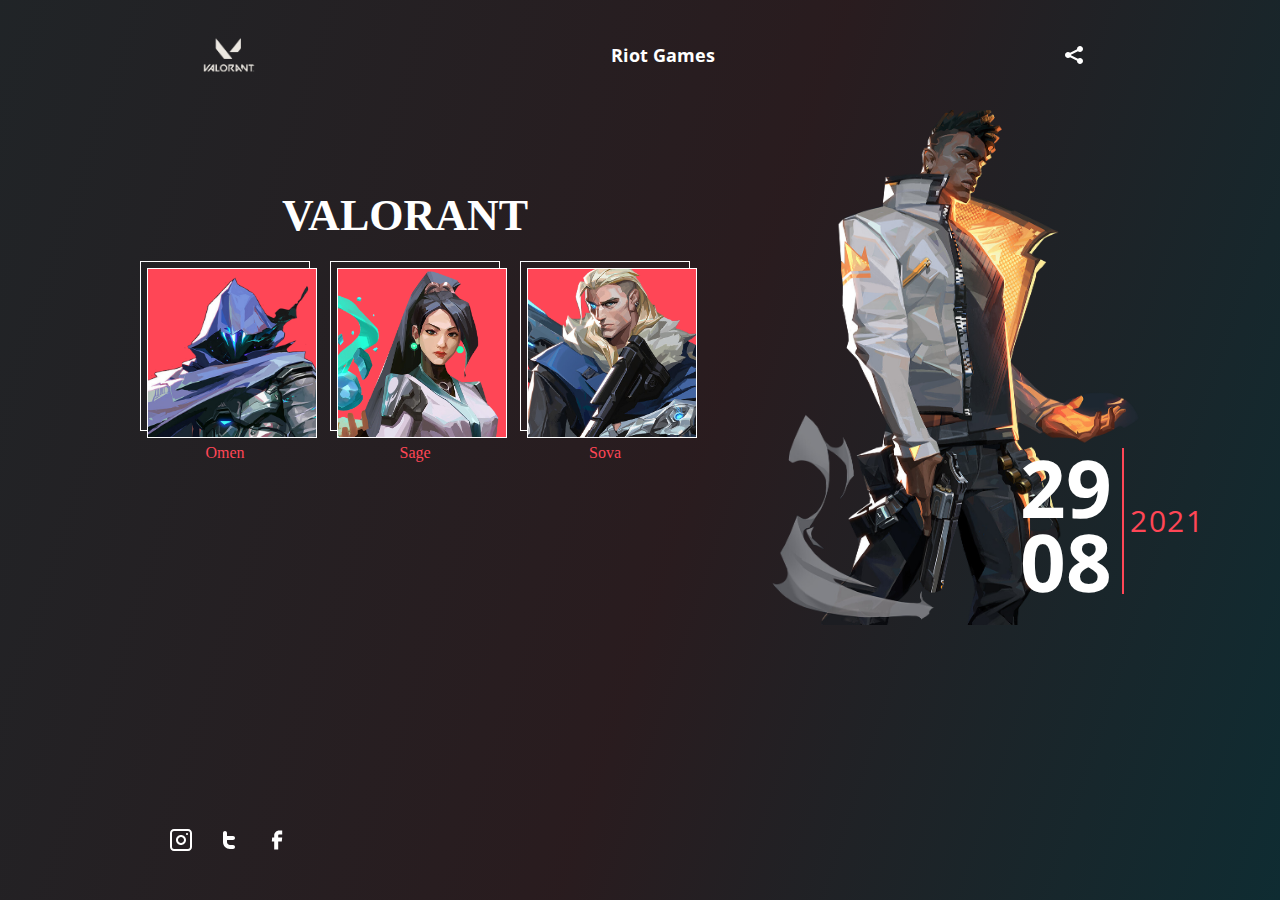
==== html/index.html @ d71ffb8a "final project" ====
<!DOCTYPE html>
<html lang="en">
<head>
    <meta charset="UTF-8">
    <meta http-equiv="X-UA-Compatible" content="IE=edge">
    <meta name="viewport" content="width=device-width, initial-scale=1.0">
    <title>Desafio Valorant</title>
    <link type="text/css" rel="stylesheet" href="../style/style.css">
    <link rel="preconnect" href="https://fonts.googleapis.com">
    <link rel="preconnect" href="https://fonts.gstatic.com" crossorigin>
    <link href="https://fonts.googleapis.com/css2?family=Open+Sans&display=swap" rel="stylesheet">
    <link href='https://css.gg/share.css' rel='stylesheet'>
    <link href="//db.onlinewebfonts.com/c/2206d6cc490084998d531e8c1b2cbb4a?family=Druk+Wide+Bold" rel="stylesheet" type="text/css" />
    <link rel="stylesheet" href="https://cdnjs.cloudflare.com/ajax/libs/animate.css/4.1.1/animate.min.css" />
</head>
<body>
    <header class="header-container">
        <img src="../images/valorant-icon.png" alt="Logo do jogo Valorant" class="valorant-icon">
        <h1 class="header-title">Riot Games</h1>
        <svg width="24" height="24" viewBox="0 0 24 24" fill="none" xmlns="http://www.w3.org/2000/svg">
            <path
                d="M18 9C19.6569 9 21 7.65685 21 6C21 4.34315 19.6569 3 18 3C16.3431 3 15 4.34315 15 6C15 6.12549 15.0077 6.24919 15.0227 6.37063L8.08261 9.84066C7.54305 9.32015 6.80891 9 6 9C4.34315 9 3 10.3431 3 12C3 13.6569 4.34315 15 6 15C6.80891 15 7.54305 14.6798 8.08261 14.1593L15.0227 17.6294C15.0077 17.7508 15 17.8745 15 18C15 19.6569 16.3431 21 18 21C19.6569 21 21 19.6569 21 18C21 16.3431 19.6569 15 18 15C17.1911 15 16.457 15.3202 15.9174 15.8407L8.97733 12.3706C8.99229 12.2492 9 12.1255 9 12C9 11.8745 8.99229 11.7508 8.97733 11.6294L15.9174 8.15934C16.457 8.67985 17.1911 9 18 9Z"
                fill="white" />
        </svg>
    </header>

    <main class="main-container">
        <div class="main">
            <h3 class="main-title">Valorant</h3>
    
            <div class="cards animate__animated animate__fadeInDown">
                <div class="card-container">
                    <div class="card-character">
                        <img src="../images/character-square-1.png" alt="" class="character-img">
                    </div>
                    <p class="name-character">Omen</p>
                </div>
                <div class="card-container">
                    <div class="card-character">
                        <img src="../images/character-square-2.png" alt="" class="character-img">
                    </div>
                    <p class="name-character">Sage</p>
                </div>
                <div class="card-container">
                    <div class="card-character">
                        <img src="../images/character-square-3.png" alt="" class="character-img character-3">
                    </div>
                    <p class="name-character">Sova</p>
                </div>
            </div>
        </div>

        <div class="character-container animate__animated animate__fadeInUpBig">
            <img src="../images/img-character.png" alt="" class="image-character">
        </div>

        <div class="date-container">
            <p class="date">29 08</p>
            <span class="line"></span>
            <p class="year">2021</p>
        </div>
    </main>

    <footer class="footer">
        <svg class="svg-footer" width="24" height="24" viewBox="0 0 24 24" fill="none" xmlns="http://www.w3.org/2000/svg">
            <path fill-rule="evenodd" clip-rule="evenodd"
                d="M12 7C9.23858 7 7 9.23858 7 12C7 14.7614 9.23858 17 12 17C14.7614 17 17 14.7614 17 12C17 9.23858 14.7614 7 12 7ZM9 12C9 13.6569 10.3431 15 12 15C13.6569 15 15 13.6569 15 12C15 10.3431 13.6569 9 12 9C10.3431 9 9 10.3431 9 12Z"
                fill="currentColor" />
            <path
                d="M18 5C17.4477 5 17 5.44772 17 6C17 6.55228 17.4477 7 18 7C18.5523 7 19 6.55228 19 6C19 5.44772 18.5523 5 18 5Z"
                fill="currentColor" />
            <path fill-rule="evenodd" clip-rule="evenodd"
                d="M5 1C2.79086 1 1 2.79086 1 5V19C1 21.2091 2.79086 23 5 23H19C21.2091 23 23 21.2091 23 19V5C23 2.79086 21.2091 1 19 1H5ZM19 3H5C3.89543 3 3 3.89543 3 5V19C3 20.1046 3.89543 21 5 21H19C20.1046 21 21 20.1046 21 19V5C21 3.89543 20.1046 3 19 3Z"
                fill="currentColor" />
        </svg>
        <svg class="svg-footer" width="24" height="24" viewBox="0 0 24 24" fill="none" xmlns="http://www.w3.org/2000/svg">
            <path fill-rule="evenodd" clip-rule="evenodd"
                d="M8 3C9.10457 3 10 3.89543 10 5V8H16C17.1046 8 18 8.89543 18 10C18 11.1046 17.1046 12 16 12H10V14C10 15.6569 11.3431 17 13 17H16C17.1046 17 18 17.8954 18 19C18 20.1046 17.1046 21 16 21H13C9.13401 21 6 17.866 6 14V5C6 3.89543 6.89543 3 8 3Z"
                fill="currentColor" />
        </svg>
        <svg class="svg-footer" width="24" height="24" viewBox="0 0 24 24" fill="none" xmlns="http://www.w3.org/2000/svg">
            <path
                d="M9.19795 21.5H13.198V13.4901H16.8021L17.198 9.50977H13.198V7.5C13.198 6.94772 13.6457 6.5 14.198 6.5H17.198V2.5H14.198C11.4365 2.5 9.19795 4.73858 9.19795 7.5V9.50977H7.19795L6.80206 13.4901H9.19795V21.5Z"
                fill="currentColor" />
        </svg>
    </footer>

</body>
</html>
---- style/style.css ----
@import url("https://css.gg/share.css");
@import url(//db.onlinewebfonts.com/c/2206d6cc490084998d531e8c1b2cbb4a?family=Druk+Wide+Bold);

* {
  margin: 0;
  padding: 0;
  box-sizing: border-box;
}

:root {
  --color-primary: #ff4656;
  --color-dark: #1f2326;
  --color-light: #fff;
} 

body {
  font-family: "Open Sans", sans-serif;
  width: 100%;
  height: 100vh;
  background-color: rgba(0, 0, 17, 0.494);
  background-repeat: no-repeat;
  background-size: cover;
  background-image: linear-gradient(
      108deg,
      rgba(31, 35, 38, 0.99) 0%,
      rgba(26, 10, 12, 0.85) 54%,
      rgba(15, 44, 50, 1) 100%
    ),
    url("../images/img-background.png");
}

/* header */

.header-container {
  display: flex;
  justify-content: space-around;
  align-items: center;
  padding: 20px;
}

.valorant-icon {
  height: 70px;
}

.header-title {
  color: #fff;
  font-size: 18px;
  text-align: center;
}

.main-container {
  display: flex;
  flex-wrap: wrap;
  justify-content: center;
}

/* main */

.main {
  margin-top: 80px;
}

.main-title {
  font-family: "Druk Wide Bold";
  color: #fff;
  text-transform: uppercase;
  font-weight: bold;
  font-size: 44px;
  text-align: center;
  margin-bottom: 20px;
}

/* cards */

.cards {
  display: flex;
  justify-content: center;
}

.card-container {
  border: 1px solid #FFFFFF;
  box-sizing: border-box;
  margin-left: 20px;
  width: 170px;
  height: 170px;
}

.card-character {
  background-color: #ff4656;
  margin: 6px;
  width: 170px;
  height: 170px;
  overflow: hidden;
  box-sizing: border-box;
  border: 1px solid #fff;
}

.character-3 {
  object-position: 40% 50%;
}

.character-img {
  height: 700px;
  width: 100%;
  object-fit: cover;
  margin-top: -40px;
}

.name-character {
  font-family: "Druk Wide Bold";
  color: #ff4656;
  text-align: center;
}

/* main photo */

.character-container {
  margin: 0;
  padding: 0;
  border: none;
  box-sizing: border-box;
  overflow: hidden;
  height: 515px;
  margin-right: -90px;
}

.image-character {
  height: 840px;
  object-fit: cover;
  margin-top: -70px;
}

/* date */

.date {
  position: absolute;
  width: 94px;
  height: 144px;
  left: 1020px;
  top: 450px;
  color: #fff;
  font-family: Open Sans;
  font-style: normal;
  font-weight: bold;
  font-size: 80px;
  line-height: 92.68%;
}

.line {
  position: absolute;
  width: 146px;
  height: 0px;
  left: 1050px;
  top: 520px;
  border: 1.5px solid #FF4656;
  transform: rotate(90deg);
}

.year {
  position: absolute;
  width: 78px;
  height: 32px;
  left: 1130px;
  top: 500px;
  font-family: Open Sans;
  font-style: normal;
  font-weight: normal;
  font-size: 30px;
  line-height: 41px;
  letter-spacing: 0.05em;
  color: #FF4656;
}

/* footer */

.footer {
  position: absolute;
  top: 92%;
  left: 13.17%;
}

.svg-footer {
  color: #fff;
  margin-right: 20px;
}
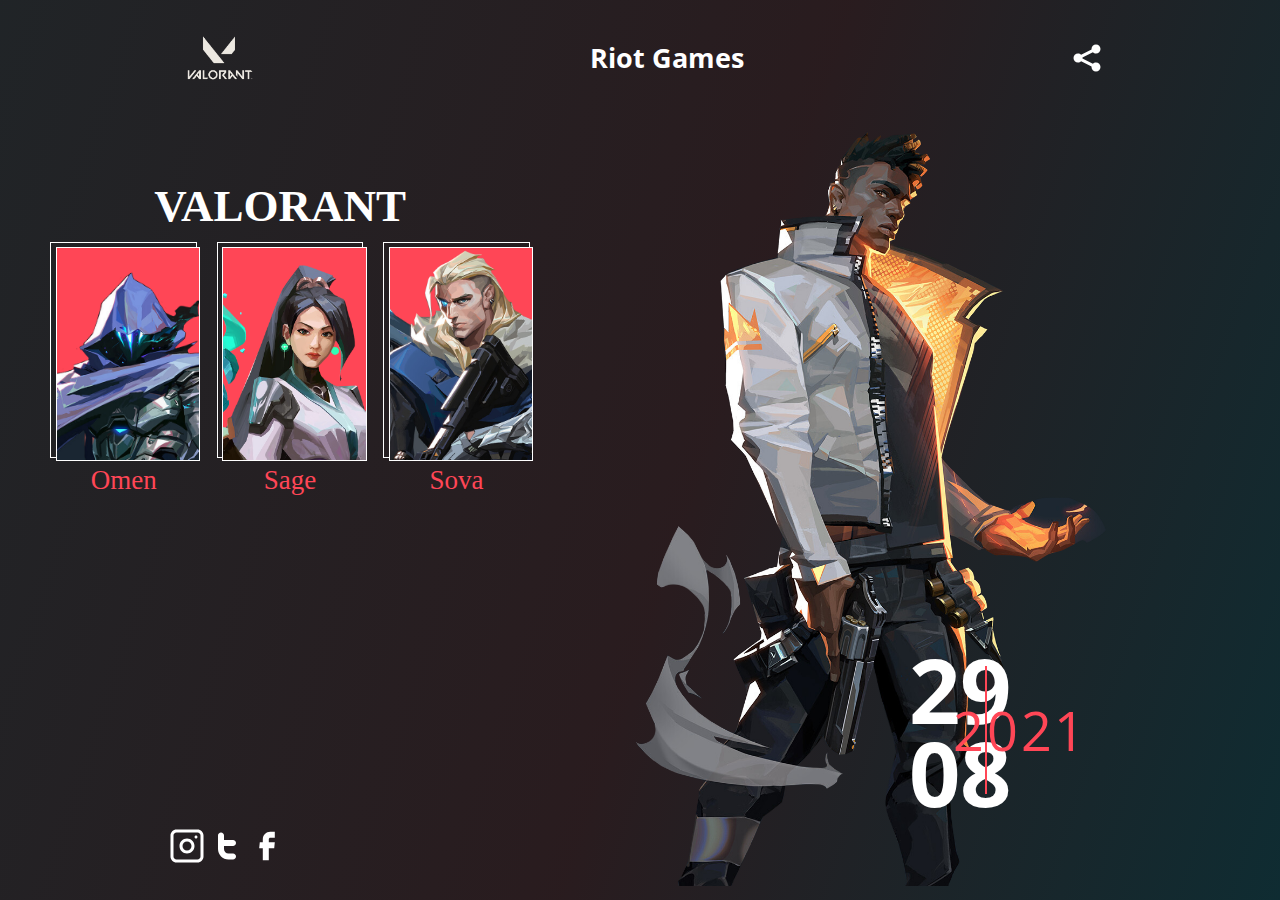
==== commit 54a557b3: "size adjustments" ====
--- a/html/index.html
+++ b/html/index.html
@@ -17,17 +17,15 @@
     <header class="header-container">
         <img src="../images/valorant-icon.png" alt="Logo do jogo Valorant" class="valorant-icon">
         <h1 class="header-title">Riot Games</h1>
-        <svg width="24" height="24" viewBox="0 0 24 24" fill="none" xmlns="http://www.w3.org/2000/svg">
+        <svg class="share-icon" viewBox="0 0 24 24" fill="none" xmlns="http://www.w3.org/2000/svg">
             <path
                 d="M18 9C19.6569 9 21 7.65685 21 6C21 4.34315 19.6569 3 18 3C16.3431 3 15 4.34315 15 6C15 6.12549 15.0077 6.24919 15.0227 6.37063L8.08261 9.84066C7.54305 9.32015 6.80891 9 6 9C4.34315 9 3 10.3431 3 12C3 13.6569 4.34315 15 6 15C6.80891 15 7.54305 14.6798 8.08261 14.1593L15.0227 17.6294C15.0077 17.7508 15 17.8745 15 18C15 19.6569 16.3431 21 18 21C19.6569 21 21 19.6569 21 18C21 16.3431 19.6569 15 18 15C17.1911 15 16.457 15.3202 15.9174 15.8407L8.97733 12.3706C8.99229 12.2492 9 12.1255 9 12C9 11.8745 8.99229 11.7508 8.97733 11.6294L15.9174 8.15934C16.457 8.67985 17.1911 9 18 9Z"
                 fill="white" />
         </svg>
     </header>
-
     <main class="main-container">
         <div class="main">
             <h3 class="main-title">Valorant</h3>
-    
             <div class="cards animate__animated animate__fadeInDown">
                 <div class="card-container">
                     <div class="card-character">
@@ -49,20 +47,17 @@
                 </div>
             </div>
         </div>
-
         <div class="character-container animate__animated animate__fadeInUpBig">
             <img src="../images/img-character.png" alt="" class="image-character">
         </div>
-
         <div class="date-container">
             <p class="date">29 08</p>
             <span class="line"></span>
             <p class="year">2021</p>
         </div>
     </main>
-
     <footer class="footer">
-        <svg class="svg-footer" width="24" height="24" viewBox="0 0 24 24" fill="none" xmlns="http://www.w3.org/2000/svg">
+        <svg class="svg-footer" viewBox="0 0 24 24" fill="none" xmlns="http://www.w3.org/2000/svg">
             <path fill-rule="evenodd" clip-rule="evenodd"
                 d="M12 7C9.23858 7 7 9.23858 7 12C7 14.7614 9.23858 17 12 17C14.7614 17 17 14.7614 17 12C17 9.23858 14.7614 7 12 7ZM9 12C9 13.6569 10.3431 15 12 15C13.6569 15 15 13.6569 15 12C15 10.3431 13.6569 9 12 9C10.3431 9 9 10.3431 9 12Z"
                 fill="currentColor" />
@@ -73,17 +68,16 @@
                 d="M5 1C2.79086 1 1 2.79086 1 5V19C1 21.2091 2.79086 23 5 23H19C21.2091 23 23 21.2091 23 19V5C23 2.79086 21.2091 1 19 1H5ZM19 3H5C3.89543 3 3 3.89543 3 5V19C3 20.1046 3.89543 21 5 21H19C20.1046 21 21 20.1046 21 19V5C21 3.89543 20.1046 3 19 3Z"
                 fill="currentColor" />
         </svg>
-        <svg class="svg-footer" width="24" height="24" viewBox="0 0 24 24" fill="none" xmlns="http://www.w3.org/2000/svg">
+        <svg class="svg-footer" viewBox="0 0 24 24" fill="none" xmlns="http://www.w3.org/2000/svg">
             <path fill-rule="evenodd" clip-rule="evenodd"
                 d="M8 3C9.10457 3 10 3.89543 10 5V8H16C17.1046 8 18 8.89543 18 10C18 11.1046 17.1046 12 16 12H10V14C10 15.6569 11.3431 17 13 17H16C17.1046 17 18 17.8954 18 19C18 20.1046 17.1046 21 16 21H13C9.13401 21 6 17.866 6 14V5C6 3.89543 6.89543 3 8 3Z"
                 fill="currentColor" />
         </svg>
-        <svg class="svg-footer" width="24" height="24" viewBox="0 0 24 24" fill="none" xmlns="http://www.w3.org/2000/svg">
+        <svg class="svg-footer" viewBox="0 0 24 24" fill="none" xmlns="http://www.w3.org/2000/svg">
             <path
                 d="M9.19795 21.5H13.198V13.4901H16.8021L17.198 9.50977H13.198V7.5C13.198 6.94772 13.6457 6.5 14.198 6.5H17.198V2.5H14.198C11.4365 2.5 9.19795 4.73858 9.19795 7.5V9.50977H7.19795L6.80206 13.4901H9.19795V21.5Z"
                 fill="currentColor" />
         </svg>
     </footer>
-
 </body>
 </html>--- a/style/style.css
+++ b/style/style.css
@@ -2,72 +2,71 @@
 @import url(//db.onlinewebfonts.com/c/2206d6cc490084998d531e8c1b2cbb4a?family=Druk+Wide+Bold);
 
 * {
+  box-sizing: border-box;
   margin: 0;
   padding: 0;
-  box-sizing: border-box;
 }
 
 :root {
-  --color-primary: #ff4656;
   --color-dark: #1f2326;
   --color-light: #fff;
+  --color-primary: #ff4656;
 } 
 
 body {
-  font-family: "Open Sans", sans-serif;
-  width: 100%;
-  height: 100vh;
   background-color: rgba(0, 0, 17, 0.494);
+  background-image: linear-gradient(
+    108deg,
+    rgba(31, 35, 38, 0.99) 0%,
+    rgba(26, 10, 12, 0.85) 54%,
+    rgba(15, 44, 50, 1) 100%
+    ),
+    url("../images/img-background.png");
   background-repeat: no-repeat;
   background-size: cover;
-  background-image: linear-gradient(
-      108deg,
-      rgba(31, 35, 38, 0.99) 0%,
-      rgba(26, 10, 12, 0.85) 54%,
-      rgba(15, 44, 50, 1) 100%
-    ),
-    url("../images/img-background.png");
+  font-family: "Open Sans", sans-serif;
+  height: 100vh;
+  width: 100%;
 }
 
 /* header */
 
 .header-container {
+  align-items: center;
   display: flex;
   justify-content: space-around;
-  align-items: center;
-  padding: 20px;
+  padding: 1%;
 }
 
 .valorant-icon {
-  height: 70px;
+  height: 10vh;
 }
 
 .header-title {
   color: #fff;
-  font-size: 18px;
+  font-size: 3vh;
   text-align: center;
-}
-
-.main-container {
-  display: flex;
-  flex-wrap: wrap;
-  justify-content: center;
 }
 
 /* main */
 
+.main-container {
+  display: flex;
+  justify-content: center;
+}
+
 .main {
-  margin-top: 80px;
+  margin-top: 5%;
 }
 
 .main-title {
+  color: #fff;
   font-family: "Druk Wide Bold";
-  color: #fff;
+  font-size: 5vh;
+  font-weight: bold;
+  margin-bottom: 2%;
+  text-align: center;
   text-transform: uppercase;
-  font-weight: bold;
-  font-size: 44px;
-  text-align: center;
-  margin-bottom: 20px;
 }
 
 /* cards */
@@ -80,106 +79,101 @@
 .card-container {
   border: 1px solid #FFFFFF;
   box-sizing: border-box;
-  margin-left: 20px;
-  width: 170px;
-  height: 170px;
+  height: 24vh;
+  margin-left: 4%;
+  width: 13vw;
 }
 
 .card-character {
   background-color: #ff4656;
-  margin: 6px;
-  width: 170px;
-  height: 170px;
+  border: 1px solid #fff;
+  box-sizing: border-box;
+  margin: 3%;
+  height: 100%;
   overflow: hidden;
-  box-sizing: border-box;
-  border: 1px solid #fff;
+  width: 100%;
 }
 
 .character-3 {
-  object-position: 40% 50%;
+  object-position: 40% 0%;
 }
 
 .character-img {
-  height: 700px;
+  height: 85vh;
+  margin-top: -20%;
+  object-fit: cover;
   width: 100%;
-  object-fit: cover;
-  margin-top: -40px;
 }
 
 .name-character {
+  color: #ff4656;
   font-family: "Druk Wide Bold";
-  color: #ff4656;
+  font-size: 3vh;
   text-align: center;
 }
 
 /* main photo */
 
 .character-container {
-  margin: 0;
-  padding: 0;
   border: none;
   box-sizing: border-box;
   overflow: hidden;
-  height: 515px;
-  margin-right: -90px;
+  height: 85.6vh;
 }
 
 .image-character {
-  height: 840px;
+  height: 120vh;
   object-fit: cover;
-  margin-top: -70px;
+  margin-top: -10%;
 }
 
 /* date */
 
 .date {
-  position: absolute;
-  width: 94px;
-  height: 144px;
-  left: 1020px;
-  top: 450px;
   color: #fff;
   font-family: Open Sans;
+  font-size: 10vh;
   font-style: normal;
   font-weight: bold;
-  font-size: 80px;
+  height: 10vh;
+  right: 19%;
   line-height: 92.68%;
+  position: absolute;
+  top: 72%;
+  width: 10vw;
 }
 
 .line {
+  border: 1.5px solid #FF4656;
+  right: 18%;
   position: absolute;
-  width: 146px;
-  height: 0px;
-  left: 1050px;
-  top: 520px;
-  border: 1.5px solid #FF4656;
+  top: 81%;
   transform: rotate(90deg);
+  width: 10%;
 }
 
 .year {
+  color: #FF4656;
+  font-family: Open Sans;
+  font-size: 6vh;
+  right: 15%;
+  letter-spacing: 0.05em;
   position: absolute;
-  width: 78px;
-  height: 32px;
-  left: 1130px;
-  top: 500px;
-  font-family: Open Sans;
-  font-style: normal;
-  font-weight: normal;
-  font-size: 30px;
-  line-height: 41px;
-  letter-spacing: 0.05em;
-  color: #FF4656;
+  top: 77%;
 }
 
 /* footer */
 
 .footer {
+  left: 13.17%;
   position: absolute;
   top: 92%;
-  left: 13.17%;
+}
+
+.share-icon, .svg-footer {
+  height: 4vh;
 }
 
 .svg-footer {
   color: #fff;
-  margin-right: 20px;
 }